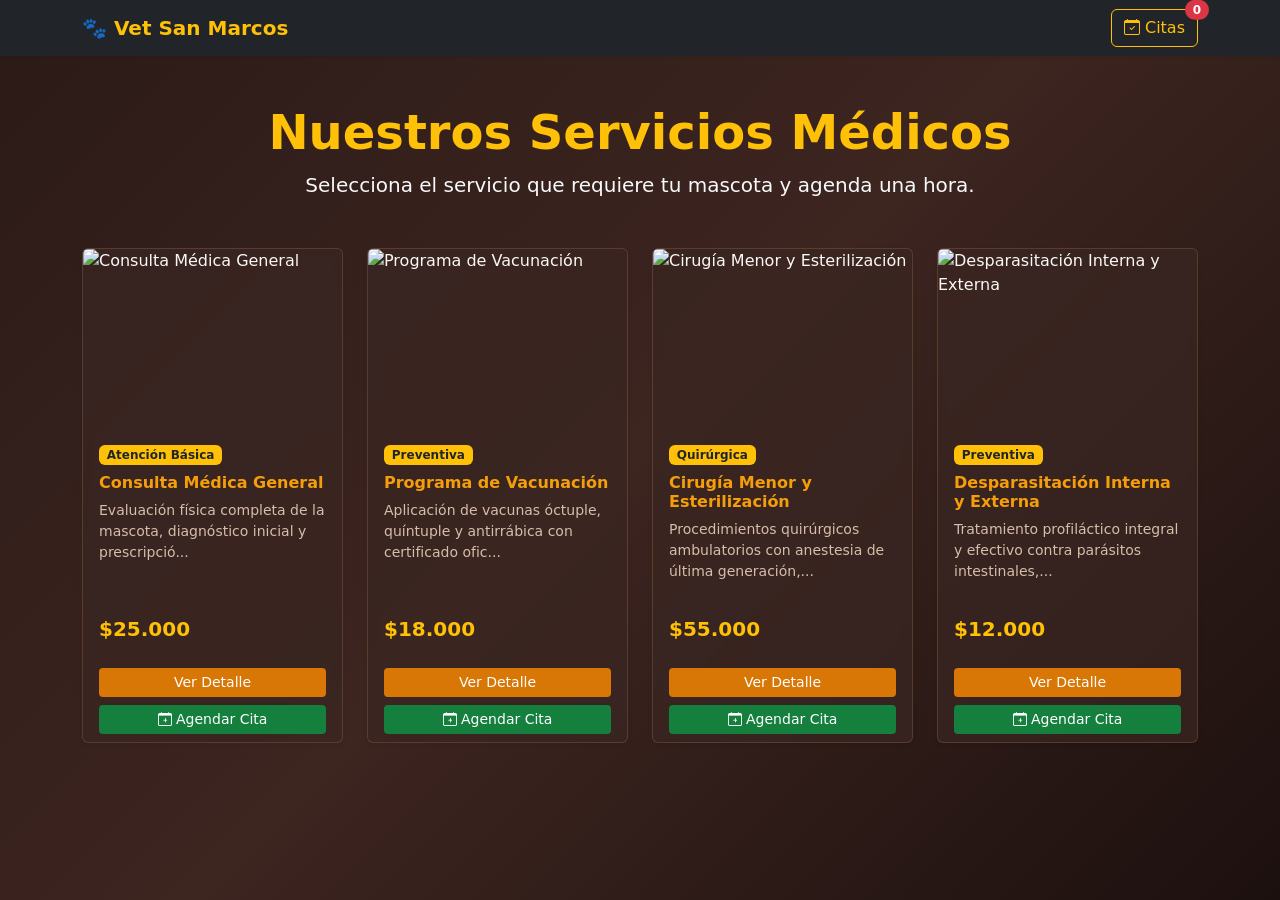
==== index.html @ 3f5f0ba3 "docs: Actualiza ERS y corrige flujo de servicios y citas" ====
<!DOCTYPE html>
<html lang="es">
<head>
    <meta charset="UTF-8">
    <meta name="viewport" content="width=device-width, initial-scale=1.0">
    <title>Veterinaria San Marcos - Catálogo de Servicios</title>
    <link href="https://cdn.jsdelivr.net/npm/bootstrap@5.3.0/dist/css/bootstrap.min.css" rel="stylesheet">
    <link rel="stylesheet" href="https://cdn.jsdelivr.net/npm/bootstrap-icons@1.10.5/font/bootstrap-icons.css">
    <link rel="stylesheet" href="css/estilos.css">
</head>
<body>

    <!-- Navbar -->
    <nav class="navbar navbar-expand-lg navbar-dark bg-dark shadow-sm">
        <div class="container">
            <a class="navbar-brand text-warning fw-bold" href="listaServicios.html">🐾 Vet San Marcos</a>
            <button class="btn btn-outline-warning position-relative" data-bs-toggle="modal" data-bs-target="#modalCarrito">
                <i class="bi bi-calendar-check"></i> Citas
                <span id="contador-carrito" class="position-absolute top-0 start-100 translate-middle badge rounded-pill bg-danger">0</span>
            </button>
        </div>
    </nav>

    <!-- Contenido Principal -->
    <main class="container my-5">
        <div class="text-center mb-5">
            <h1 class="display-5 fw-bold text-warning">Nuestros Servicios Médicos</h1>
            <p class="lead text-light">Selecciona el servicio que requiere tu mascota y agenda una hora.</p>
        </div>

        <div class="row" id="contenedor-productos">
            <!-- Renderizado dinámico desde servicios.js -->
        </div>
    </main>

    <!-- Modal del Carrito / Citas -->
    <div class="modal fade" id="modalCarrito" tabindex="-1" aria-hidden="true">
        <div class="modal-dialog modal-lg">
            <div class="modal-content bg-dark text-light border-secondary">
                <div class="modal-header border-secondary">
                    <h5 class="modal-title text-warning"><i class="bi bi-calendar-check"></i> Mis Citas Solicitadas</h5>
                    <button type="button" class="btn-close btn-close-white" data-bs-dismiss="modal"></button>
                </div>
                <div class="modal-body">
                    <table class="table table-dark table-hover align-middle">
                        <thead>
                            <tr>
                                <th>Servicio</th>
                                <th>Precio</th>
                                <th>Cant.</th>
                                <th>Subtotal</th>
                                <th>Acción</th>
                            </tr>
                        </thead>
                        <tbody id="lista-carrito"></tbody>
                    </table>
                    <div class="text-end fw-bold fs-5">
                        Total: $<span id="total-carrito">0</span>
                    </div>
                </div>
                <div class="modal-footer border-secondary">
                    <button onclick="vaciarCarrito()" class="btn btn-outline-danger btn-sm">Vaciar Lista</button>
                    <button type="button" class="btn btn-secondary btn-sm" data-bs-dismiss="modal">Cerrar</button>
                </div>
            </div>
        </div>
    </div>

    <!-- JS de Bootstrap y Scripts Locales -->
    <script src="https://cdn.jsdelivr.net/npm/bootstrap@5.3.0/dist/js/bootstrap.bundle.min.js"></script>
    <script src="js/servicios.js"></script>
    <script src="js/carrito.js"></script>
</body>
</html>
---- css/estilos.css ----
/* css/estilos.css - Caramel & Dulce de Leche Edition */

:root {
    --bg-caramel: linear-gradient(135deg, #2b1a17 0%, #3d2520 50%, #1c100e 100%);
    --card-bg: rgba(58, 38, 34, 0.75);
    --card-border: rgba(224, 159, 102, 0.2);
    --text-main: #fbf8f5;
    --text-muted: #d6beaa;
    --dulce-de-leche: #d97706; /* Tono Dulce de Leche brillante */
    --dulce-hover: #b45309;
    --caramel-accent: #f59e0b; /* Dorado/Caramelo para destacados */
    --botton-green: #15803d;
    --botton-green-hover: #166534;
}

/* Fondo de pantalla cálido estilo café gourmet */
body {
    background: var(--bg-caramel);
    background-attachment: fixed;
    min-height: 100vh;
    font-family: 'Segoe UI', system-ui, -apple-system, sans-serif;
    color: var(--text-main);
}

/* Estilos de Tarjetas */
.card {
    background-color: var(--card-bg) !important;
    border: 1px solid var(--card-border) !important;
    backdrop-filter: blur(5px);
    color: var(--text-main) !important;
    transition: transform 0.2s ease, box-shadow 0.2s ease;
}

.card:hover {
    transform: translateY(-5px);
    box-shadow: 0 8px 20px rgba(0, 0, 0, 0.4);
}

.card-title {
    color: var(--caramel-accent);
}

.card-text {
    color: var(--text-muted) !important;
}

/* Botones personalizados */
.btn-dulce {
    background-color: var(--dulce-de-leche);
    color: #ffffff;
    border: none;
}

.btn-dulce:hover {
    background-color: var(--dulce-hover);
    color: #ffffff;
}

.btn-reserva {
    background-color: var(--botton-green);
    color: #ffffff;
    border: none;
}

.btn-reserva:hover {
    background-color: var(--botton-green-hover);
    color: #ffffff;
}
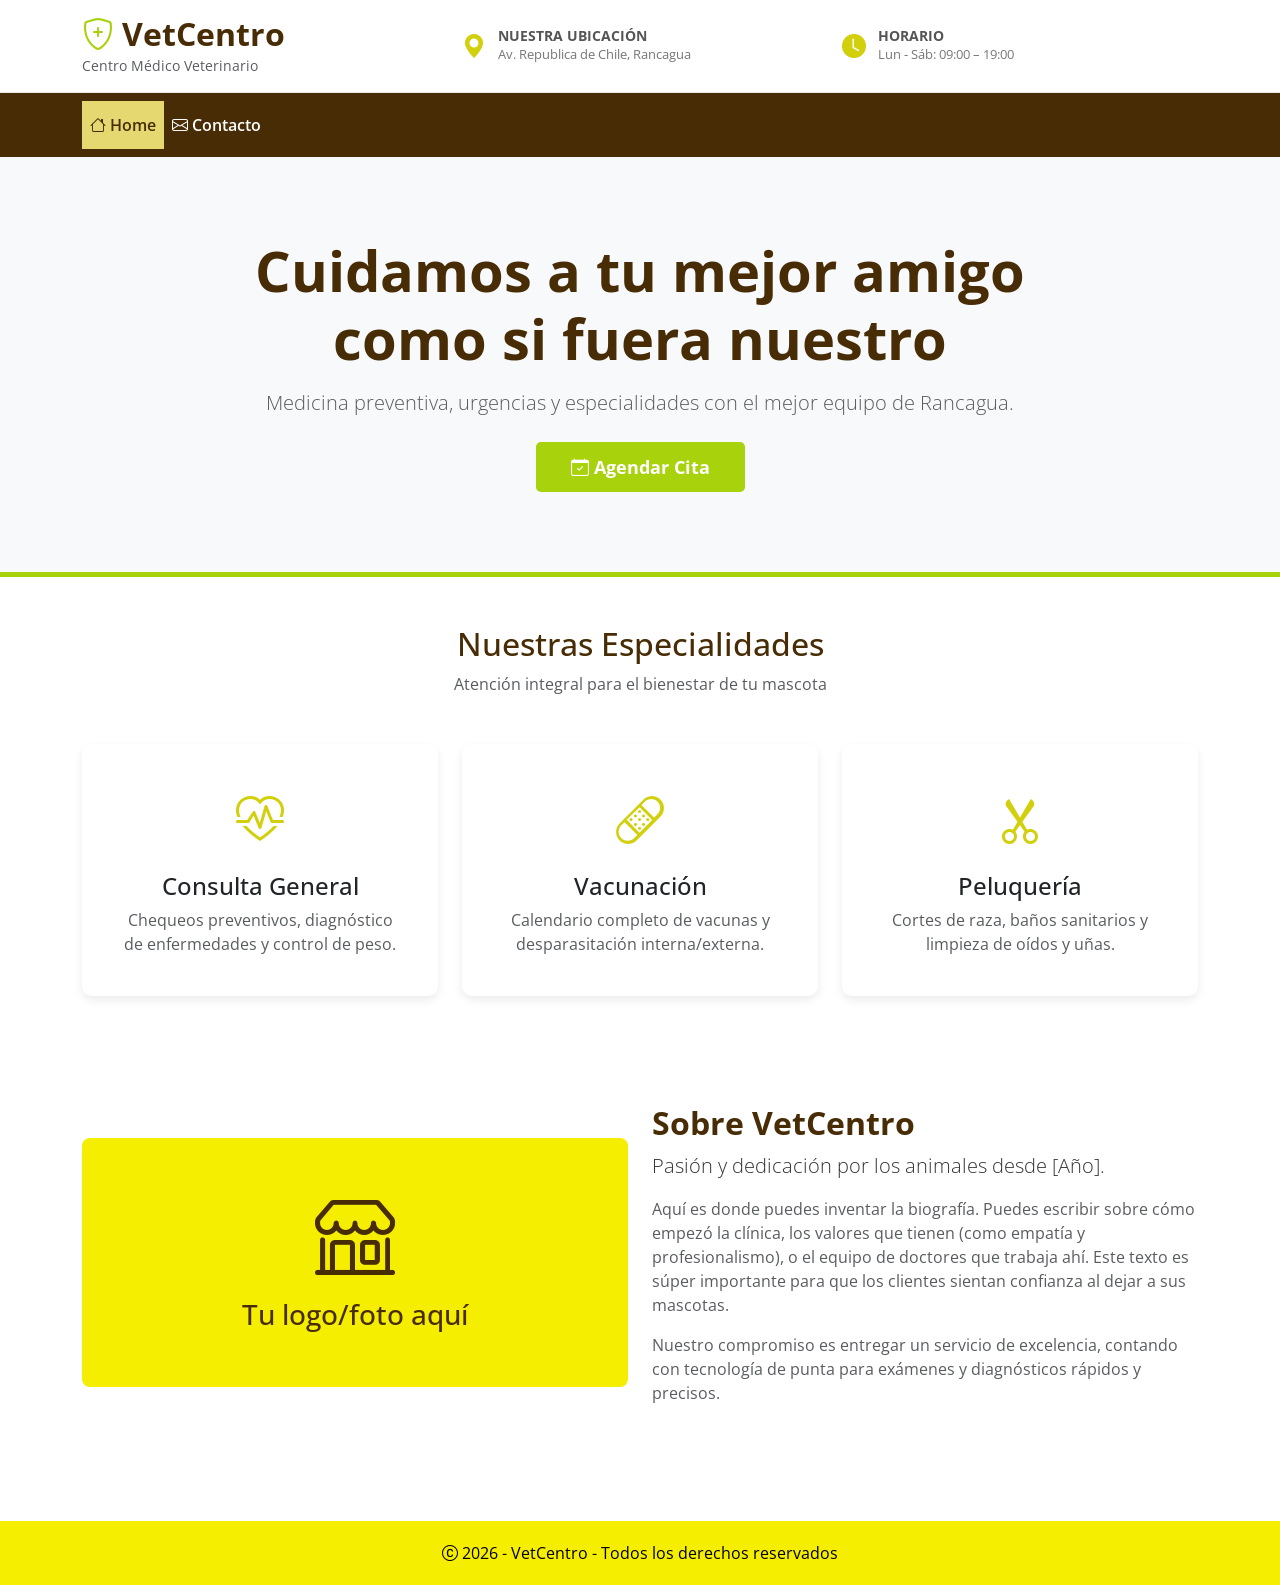
==== commit 28873245: "avance si" ====
--- a/index.html
+++ b/index.html
@@ -3,72 +3,250 @@
 <head>
     <meta charset="UTF-8">
     <meta name="viewport" content="width=device-width, initial-scale=1.0">
-    <title>Veterinaria San Marcos - Catálogo de Servicios</title>
-    <link href="https://cdn.jsdelivr.net/npm/bootstrap@5.3.0/dist/css/bootstrap.min.css" rel="stylesheet">
-    <link rel="stylesheet" href="https://cdn.jsdelivr.net/npm/bootstrap-icons@1.10.5/font/bootstrap-icons.css">
-    <link rel="stylesheet" href="css/estilos.css">
+    <title>Clínica Veterinaria - Inicio</title>
+
+    <!-- BOOTSTRAP CSS -->
+    <link href="https://cdn.jsdelivr.net/npm/bootstrap@5.3.3/dist/css/bootstrap.min.css" rel="stylesheet">
+    
+    <!-- BOOTSTRAP ICONS & GOOGLE FONTS -->
+    <link href="https://cdn.jsdelivr.net/npm/bootstrap-icons@1.11.3/font/bootstrap-icons.css" rel="stylesheet">
+    <link href="https://fonts.googleapis.com/css2?family=Open+Sans:wght@400;600;700&display=swap" rel="stylesheet">
+
+    <style>
+        body {
+            font-family: 'Open Sans', sans-serif;
+            color: #333;
+        }
+        /* Barra superior */
+        .top-bar {
+            background-color: #ffffff;
+            border-bottom: 1px solid #eaeaea;
+            padding: 15px 0;
+        }
+        .info-box {
+            display: flex;
+            align-items: center;
+            gap: 12px;
+        }
+        .info-box i {
+            font-size: 24px;
+            color: #d2cf0c;
+        }
+        .info-box h6 {
+            margin: 0;
+            font-weight: 700;
+            font-size: 14px;
+            color: #555555;
+        }
+        .info-box p {
+            margin: 0;
+            font-size: 13px;
+            color: #777;
+        }
+        /* Menú principal */
+        .main-nav {
+            background-color: #472c05;
+        }
+        .main-nav .nav-link {
+            color: white !important;
+            font-weight: 600;
+            padding: 12px 20px;
+        }
+        .main-nav .nav-link:hover, .main-nav .nav-link.active {
+            background-color: #e5d871;
+            color: #472c05 !important;
+        }
+        
+        /* NUEVOS ESTILOS PARA EL INICIO */
+        .hero-section {
+            background-color: #f8f9fa;
+            padding: 80px 0;
+            border-bottom: 5px solid #a7d20c;
+        }
+        .btn-agendar {
+            background-color: #a7d20c;
+            color: white;
+            padding: 12px 35px;
+            border: none;
+            border-radius: 5px;
+            font-size: 1.1rem;
+            font-weight: 700;
+            text-decoration: none;
+            display: inline-block;
+            transition: 0.3s;
+        }
+        .btn-agendar:hover {
+            background-color: #96b71e;
+            color: white;
+            transform: scale(1.05);
+        }
+        .service-card {
+            border: none;
+            box-shadow: 0 4px 10px rgba(0,0,0,0.08);
+            border-radius: 10px;
+            transition: 0.3s;
+            height: 100%;
+        }
+        .service-card:hover {
+            transform: translateY(-8px);
+            border-bottom: 4px solid #a7d20c;
+        }
+        .icon-large {
+            font-size: 3rem;
+            color: #d2cf0c;
+            margin-bottom: 15px;
+        }
+        .about-section {
+            background-color: #ffffff;
+            padding: 60px 0;
+        }
+        footer {
+            background-color: #f6ee00;
+            color: rgb(0, 0, 0);
+            text-align: center;
+            padding: 20px 0;
+            margin-top: 40px;
+        }
+    </style>
 </head>
 <body>
 
-    <!-- Navbar -->
-    <nav class="navbar navbar-expand-lg navbar-dark bg-dark shadow-sm">
+    <!-- ===== ENCABEZADO SUPERIOR ===== -->
+    <header>
+        <div class="top-bar">
+            <div class="container">
+                <div class="row align-items-center">
+                    <!-- Logo -->
+                    <div class="col-md-4 mb-3 mb-md-0">
+                        <h2 class="m-0 text-primary fw-bold" style="color: #472c05 !important;">
+                            <i class="bi bi-shield-plus" style="color: #a7d20c;"></i> VetCentro
+                        </h2>
+                        <small class="text-muted">Centro Médico Veterinario</small>
+                    </div>
+                    <!-- Ubicación -->
+                    <div class="col-md-4 mb-3 mb-md-0">
+                        <div class="info-box">
+                            <i class="bi bi-geo-alt-fill"></i>
+                            <div>
+                                <h6>NUESTRA UBICACIÓN</h6>
+                                <p>Av. Republica de Chile, Rancagua</p>
+                            </div>
+                        </div>
+                    </div>
+                    <!-- Horario -->
+                    <div class="col-md-4">
+                        <div class="info-box">
+                            <i class="bi bi-clock-fill"></i>
+                            <div>
+                                <h6>HORARIO</h6>
+                                <p>Lun - Sáb: 09:00 – 19:00</p>
+                            </div>
+                        </div>
+                    </div>
+                </div>
+            </div>
+        </div>
+
+        <!-- MENÚ DE NAVEGACIÓN -->
+        <nav class="navbar navbar-expand-lg main-nav">
+            <div class="container">
+                <button class="navbar-toggler bg-light" type="button" data-bs-toggle="collapse" data-bs-target="#navbarNav">
+                    <span class="navbar-toggler-icon"></span>
+                </button>
+                <div class="collapse navbar-collapse" id="navbarNav">
+                    <ul class="navbar-nav">
+                        <li class="nav-item">
+                            <!-- NOTA: Aquí "active" está en el Home -->
+                            <a class="nav-link active" href="index.html"><i class="bi bi-house"></i> Home</a>
+                        </li>
+                        <li class="nav-item">
+                            <a class="nav-link" href="contacto.html"><i class="bi bi-envelope"></i> Contacto</a>
+                        </li>
+                    </ul>
+                </div>
+            </div>
+        </nav>
+    </header>
+
+    <!-- ===== SECCIÓN HERO (BANNER PRINCIPAL) ===== -->
+    <section class="hero-section text-center">
         <div class="container">
-            <a class="navbar-brand text-warning fw-bold" href="listaServicios.html">🐾 Vet San Marcos</a>
-            <button class="btn btn-outline-warning position-relative" data-bs-toggle="modal" data-bs-target="#modalCarrito">
-                <i class="bi bi-calendar-check"></i> Citas
-                <span id="contador-carrito" class="position-absolute top-0 start-100 translate-middle badge rounded-pill bg-danger">0</span>
-            </button>
-        </div>
-    </nav>
-
-    <!-- Contenido Principal -->
-    <main class="container my-5">
+            <h1 class="display-4 fw-bold mb-3" style="color: #472c05;">Cuidamos a tu mejor amigo <br> como si fuera nuestro</h1>
+            <p class="lead text-muted mb-4">Medicina preventiva, urgencias y especialidades con el mejor equipo de Rancagua.</p>
+            <!-- El botón lleva a la página de contacto que ya creaste -->
+            <a href="contacto.html" class="btn-agendar"><i class="bi bi-calendar-check"></i> Agendar Cita</a>
+        </div>
+    </section>
+
+    <!-- ===== SECCIÓN DE SERVICIOS ===== -->
+    <section class="container py-5">
         <div class="text-center mb-5">
-            <h1 class="display-5 fw-bold text-warning">Nuestros Servicios Médicos</h1>
-            <p class="lead text-light">Selecciona el servicio que requiere tu mascota y agenda una hora.</p>
-        </div>
-
-        <div class="row" id="contenedor-productos">
-            <!-- Renderizado dinámico desde servicios.js -->
-        </div>
-    </main>
-
-    <!-- Modal del Carrito / Citas -->
-    <div class="modal fade" id="modalCarrito" tabindex="-1" aria-hidden="true">
-        <div class="modal-dialog modal-lg">
-            <div class="modal-content bg-dark text-light border-secondary">
-                <div class="modal-header border-secondary">
-                    <h5 class="modal-title text-warning"><i class="bi bi-calendar-check"></i> Mis Citas Solicitadas</h5>
-                    <button type="button" class="btn-close btn-close-white" data-bs-dismiss="modal"></button>
-                </div>
-                <div class="modal-body">
-                    <table class="table table-dark table-hover align-middle">
-                        <thead>
-                            <tr>
-                                <th>Servicio</th>
-                                <th>Precio</th>
-                                <th>Cant.</th>
-                                <th>Subtotal</th>
-                                <th>Acción</th>
-                            </tr>
-                        </thead>
-                        <tbody id="lista-carrito"></tbody>
-                    </table>
-                    <div class="text-end fw-bold fs-5">
-                        Total: $<span id="total-carrito">0</span>
-                    </div>
-                </div>
-                <div class="modal-footer border-secondary">
-                    <button onclick="vaciarCarrito()" class="btn btn-outline-danger btn-sm">Vaciar Lista</button>
-                    <button type="button" class="btn btn-secondary btn-sm" data-bs-dismiss="modal">Cerrar</button>
-                </div>
-            </div>
-        </div>
-    </div>
-
-    <!-- JS de Bootstrap y Scripts Locales -->
-    <script src="https://cdn.jsdelivr.net/npm/bootstrap@5.3.0/dist/js/bootstrap.bundle.min.js"></script>
-    <script src="js/servicios.js"></script>
-    <script src="js/carrito.js"></script>
+            <h2 style="color: #472c05;">Nuestras Especialidades</h2>
+            <p class="text-muted">Atención integral para el bienestar de tu mascota</p>
+        </div>
+        <div class="row g-4 text-center">
+            <!-- Servicio 1 -->
+            <div class="col-md-4">
+                <div class="card service-card p-4">
+                    <div class="card-body">
+                        <i class="bi bi-heart-pulse icon-large"></i>
+                        <h4 class="card-title mt-3">Consulta General</h4>
+                        <p class="card-text text-muted">Chequeos preventivos, diagnóstico de enfermedades y control de peso.</p>
+                    </div>
+                </div>
+            </div>
+            <!-- Servicio 2 -->
+            <div class="col-md-4">
+                <div class="card service-card p-4">
+                    <div class="card-body">
+                        <i class="bi bi-bandaid icon-large"></i>
+                        <h4 class="card-title mt-3">Vacunación</h4>
+                        <p class="card-text text-muted">Calendario completo de vacunas y desparasitación interna/externa.</p>
+                    </div>
+                </div>
+            </div>
+            <!-- Servicio 3 -->
+            <div class="col-md-4">
+                <div class="card service-card p-4">
+                    <div class="card-body">
+                        <i class="bi bi-scissors icon-large"></i>
+                        <h4 class="card-title mt-3">Peluquería</h4>
+                        <p class="card-text text-muted">Cortes de raza, baños sanitarios y limpieza de oídos y uñas.</p>
+                    </div>
+                </div>
+            </div>
+        </div>
+    </section>
+
+    <!-- ===== SECCIÓN QUIÉNES SOMOS (BIOGRAFÍA) ===== -->
+    <section class="about-section">
+        <div class="container">
+            <div class="row align-items-center">
+                <div class="col-md-6 mb-4 mb-md-0">
+                    <!-- Aquí puedes poner una imagen de tu veterinaria después -->
+                    <div class="p-5 text-center rounded-3" style="background-color: #f6ee00; color: #472c05;">
+                        <i class="bi bi-shop display-1"></i>
+                        <h3 class="mt-3">Tu logo/foto aquí</h3>
+                    </div>
+                </div>
+                <div class="col-md-6">
+                    <h2 class="fw-bold" style="color: #472c05;">Sobre VetCentro</h2>
+                    <p class="lead">Pasión y dedicación por los animales desde [Año].</p>
+                    <!-- ¡Aquí entra tu creatividad! -->
+                    <p class="text-muted">Aquí es donde puedes inventar la biografía. Puedes escribir sobre cómo empezó la clínica, los valores que tienen (como empatía y profesionalismo), o el equipo de doctores que trabaja ahí. Este texto es súper importante para que los clientes sientan confianza al dejar a sus mascotas.</p>
+                    <p class="text-muted">Nuestro compromiso es entregar un servicio de excelencia, contando con tecnología de punta para exámenes y diagnósticos rápidos y precisos.</p>
+                </div>
+            </div>
+        </div>
+    </section>
+
+    <!-- ===== PIE DE PÁGINA ===== -->
+    <footer>
+        <p class="m-0"><i class="bi bi-c-circle"></i> 2026 - VetCentro - Todos los derechos reservados</p>
+    </footer>
+
+    <!-- SCRIPTS -->
+    <script src="https://code.jquery.com/jquery-3.7.1.min.js"></script>
+    <script src="https://cdn.jsdelivr.net/npm/bootstrap@5.3.3/dist/js/bootstrap.bundle.min.js"></script>
 </body>
 </html>
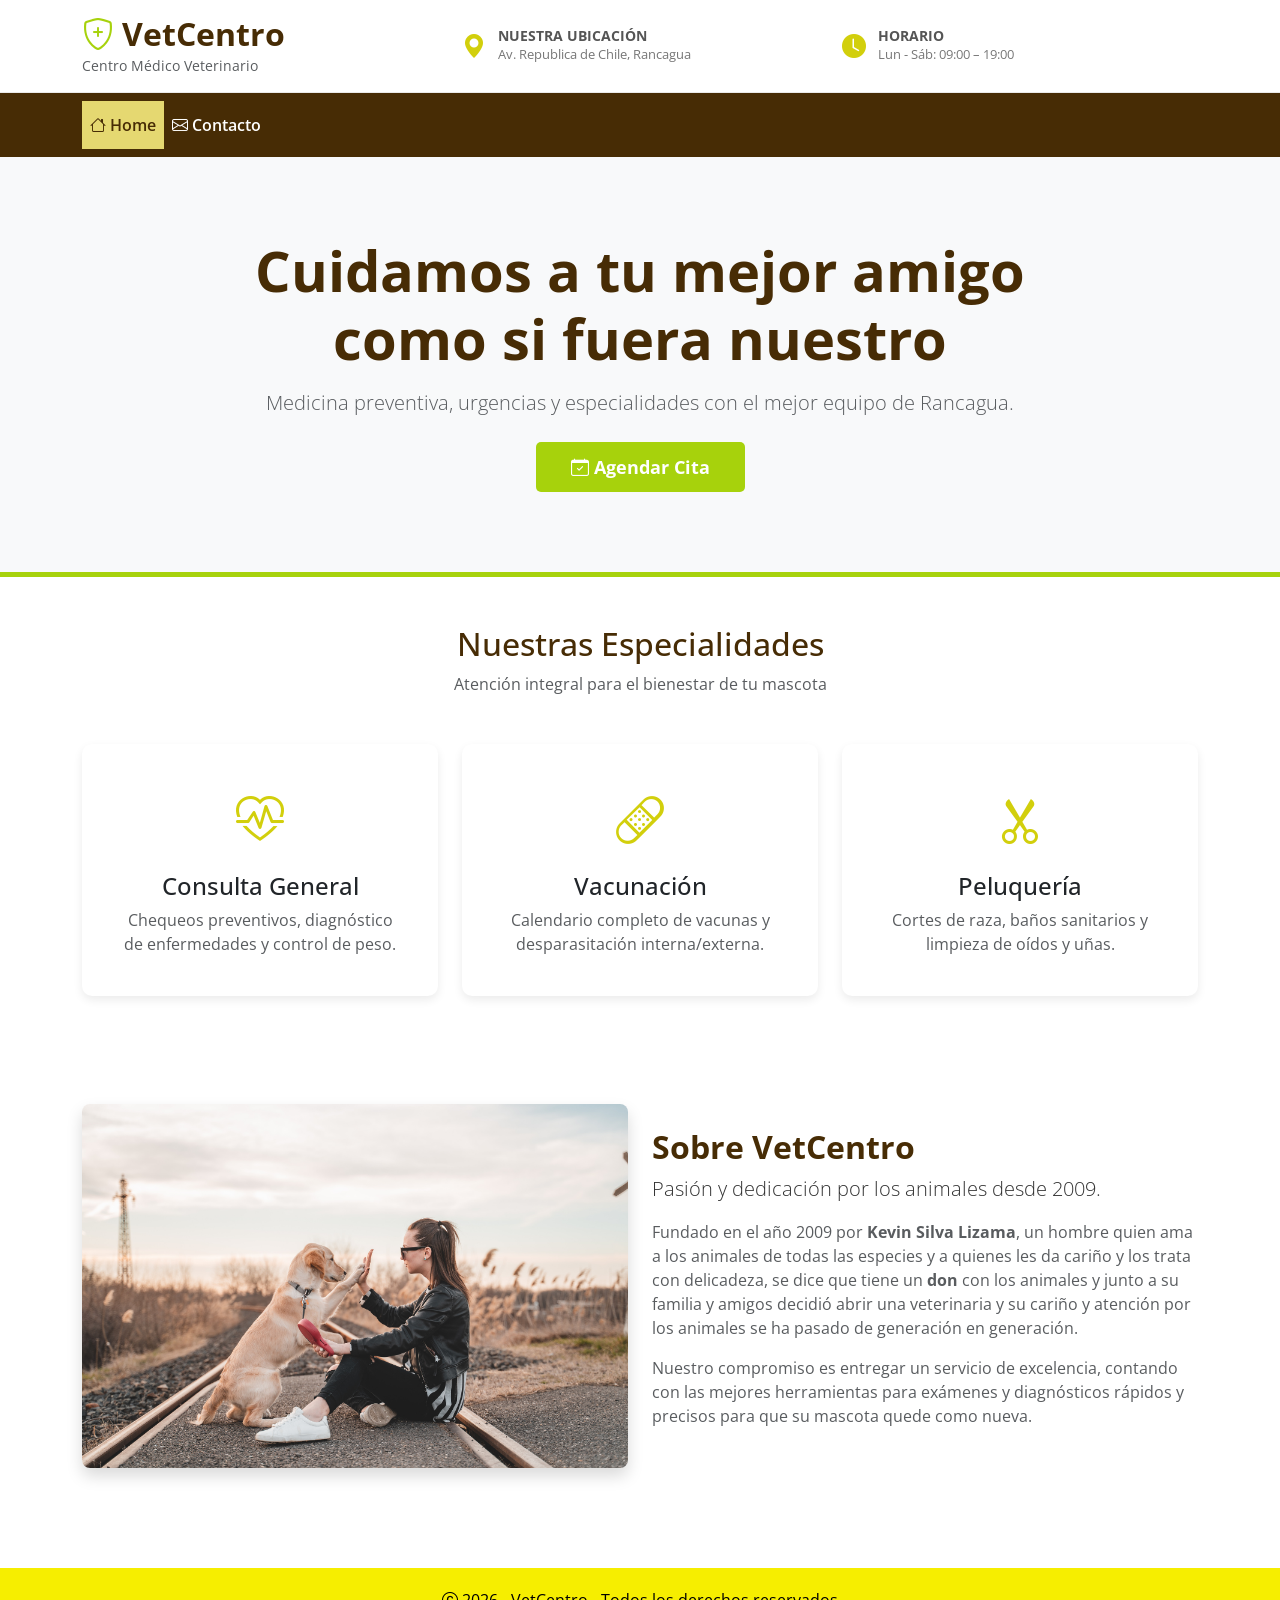
==== commit 87204dbd: "mejora agregué imagenes para la veterinaria, validación de campos y cambios de la ubicación del mapa" ====
--- a/index.html
+++ b/index.html
@@ -223,18 +223,15 @@
         <div class="container">
             <div class="row align-items-center">
                 <div class="col-md-6 mb-4 mb-md-0">
-                    <!-- Aquí puedes poner una imagen de tu veterinaria después -->
-                    <div class="p-5 text-center rounded-3" style="background-color: #f6ee00; color: #472c05;">
-                        <i class="bi bi-shop display-1"></i>
-                        <h3 class="mt-3">Tu logo/foto aquí</h3>
-                    </div>
+                    <!-- Aquí está la imagen de tu veterinaria -->
+                    <img src="imagenes/JD2SJ3WUJFFE7OIQ2XSSRQWJUE.png" alt="Logo o foto de la clínica VetCentro" class="img-fluid rounded-3 shadow">
                 </div>
                 <div class="col-md-6">
                     <h2 class="fw-bold" style="color: #472c05;">Sobre VetCentro</h2>
-                    <p class="lead">Pasión y dedicación por los animales desde [Año].</p>
+                    <p class="lead">Pasión y dedicación por los animales desde 2009.</p>
                     <!-- ¡Aquí entra tu creatividad! -->
-                    <p class="text-muted">Aquí es donde puedes inventar la biografía. Puedes escribir sobre cómo empezó la clínica, los valores que tienen (como empatía y profesionalismo), o el equipo de doctores que trabaja ahí. Este texto es súper importante para que los clientes sientan confianza al dejar a sus mascotas.</p>
-                    <p class="text-muted">Nuestro compromiso es entregar un servicio de excelencia, contando con tecnología de punta para exámenes y diagnósticos rápidos y precisos.</p>
+                    <p class="text-muted">Fundado en el año 2009 por <strong>Kevin Silva Lizama</strong>, un hombre quien ama a los animales de todas las especies y a quienes les da cariño y los trata con delicadeza, se dice que tiene un <strong>don</strong> con los animales y junto a su familia y amigos decidió abrir una veterinaria y su cariño y atención por los animales se ha pasado de generación en generación.</p>
+                    <p class="text-muted">Nuestro compromiso es entregar un servicio de excelencia, contando con las mejores herramientas para exámenes y diagnósticos rápidos y precisos para que su mascota quede como nueva.</p>
                 </div>
             </div>
         </div>
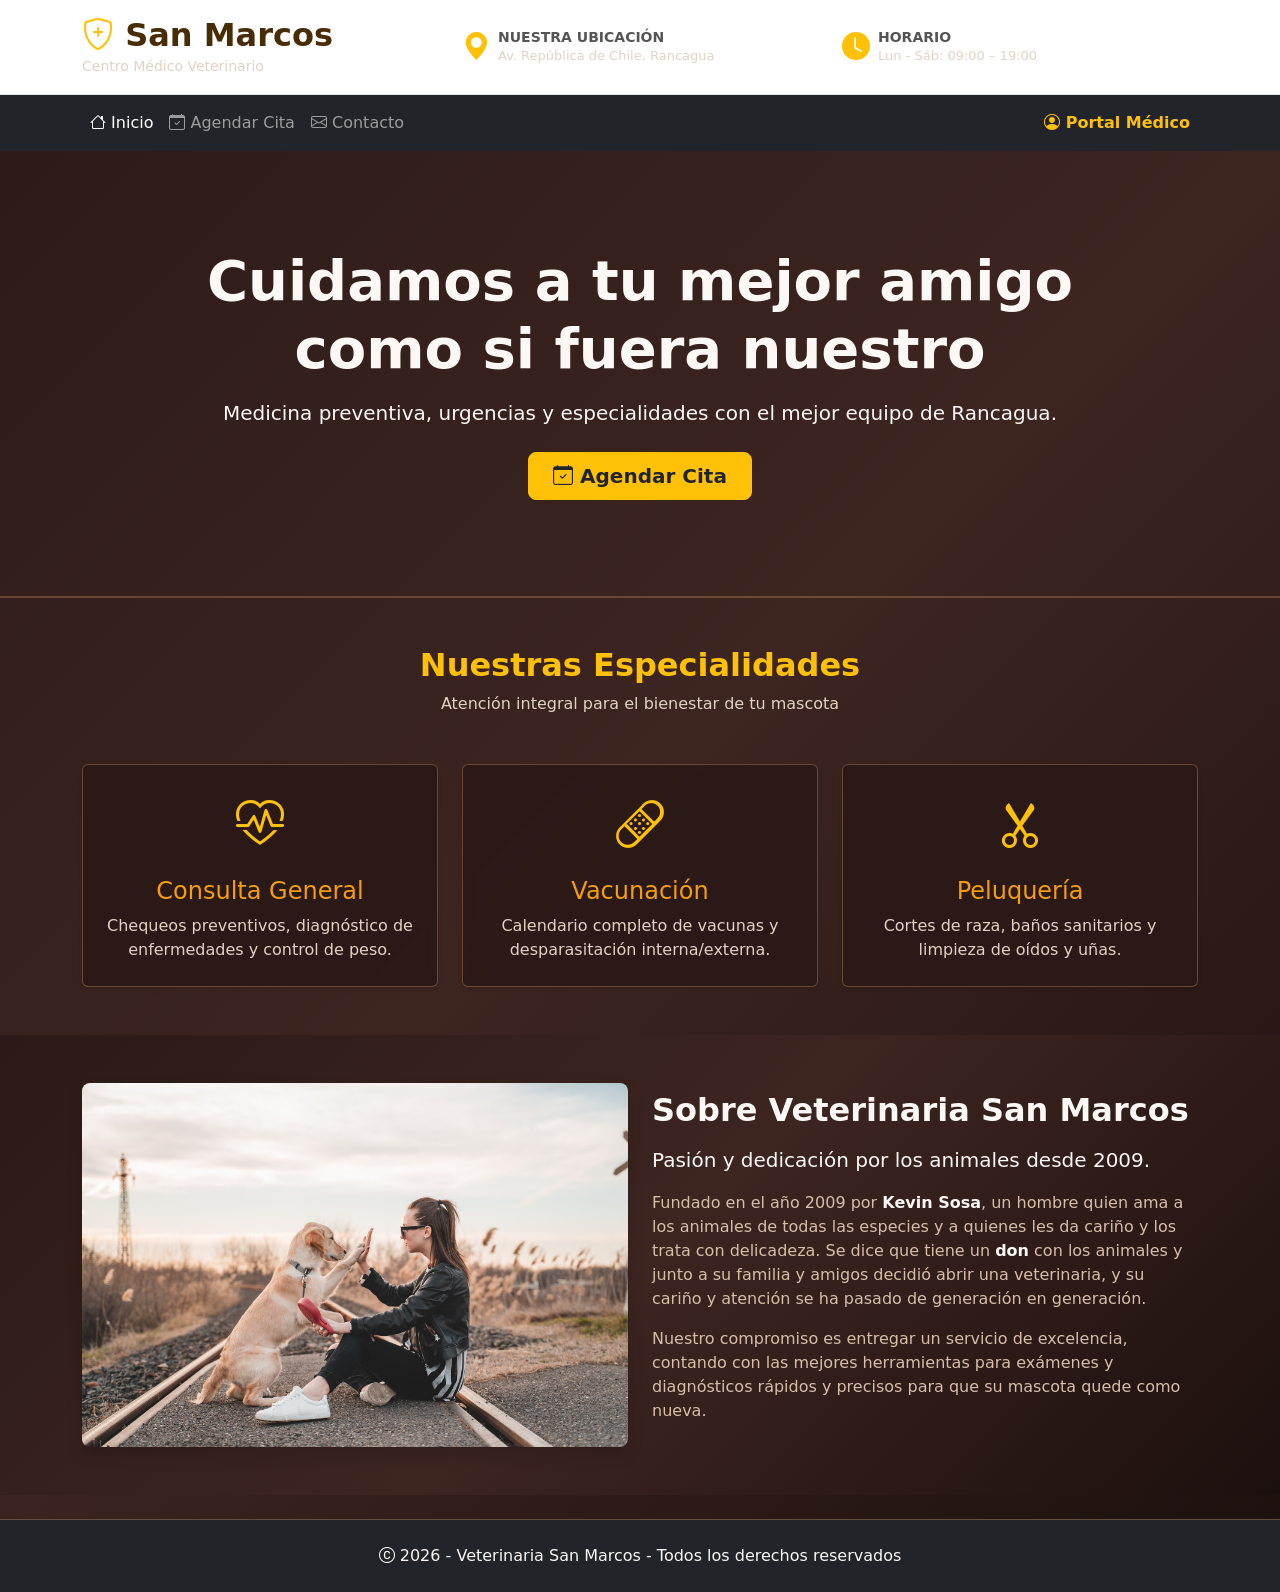
==== commit 4b20b9a5: "Integración final de vistas, estilos caramel y navegación unificada San Marcos" ====
--- a/index.html
+++ b/index.html
@@ -3,7 +3,7 @@
 <head>
     <meta charset="UTF-8">
     <meta name="viewport" content="width=device-width, initial-scale=1.0">
-    <title>Clínica Veterinaria - Inicio</title>
+    <title>Veterinaria San Marcos - Inicio</title>
 
     <!-- BOOTSTRAP CSS -->
     <link href="https://cdn.jsdelivr.net/npm/bootstrap@5.3.3/dist/css/bootstrap.min.css" rel="stylesheet">
@@ -12,100 +12,27 @@
     <link href="https://cdn.jsdelivr.net/npm/bootstrap-icons@1.11.3/font/bootstrap-icons.css" rel="stylesheet">
     <link href="https://fonts.googleapis.com/css2?family=Open+Sans:wght@400;600;700&display=swap" rel="stylesheet">
 
+    <!-- TU CSS OFICIAL -->
+    <link rel="stylesheet" href="css/estilos.css">
+
     <style>
-        body {
-            font-family: 'Open Sans', sans-serif;
-            color: #333;
+        /* Unificación total del fondo oscuro en el index */
+        body, .about-section {
+            background: linear-gradient(135deg, #2b1a17 0%, #3d2520 50%, #1c100e 100%) !important;
+            color: #fbf8f5 !important;
         }
-        /* Barra superior */
-        .top-bar {
-            background-color: #ffffff;
-            border-bottom: 1px solid #eaeaea;
-            padding: 15px 0;
+        .hero-section {
+            background: transparent !important;
+            border-bottom: 2px solid rgba(224, 159, 102, 0.3) !important;
         }
-        .info-box {
-            display: flex;
-            align-items: center;
-            gap: 12px;
+        .hero-section h1, .hero-section p {
+            color: #fbf8f5 !important;
         }
-        .info-box i {
-            font-size: 24px;
-            color: #d2cf0c;
+        .about-section h2, .about-section p, .about-section strong {
+            color: #fbf8f5 !important;
         }
-        .info-box h6 {
-            margin: 0;
-            font-weight: 700;
-            font-size: 14px;
-            color: #555555;
-        }
-        .info-box p {
-            margin: 0;
-            font-size: 13px;
-            color: #777;
-        }
-        /* Menú principal */
-        .main-nav {
-            background-color: #472c05;
-        }
-        .main-nav .nav-link {
-            color: white !important;
-            font-weight: 600;
-            padding: 12px 20px;
-        }
-        .main-nav .nav-link:hover, .main-nav .nav-link.active {
-            background-color: #e5d871;
-            color: #472c05 !important;
-        }
-        
-        /* NUEVOS ESTILOS PARA EL INICIO */
-        .hero-section {
-            background-color: #f8f9fa;
-            padding: 80px 0;
-            border-bottom: 5px solid #a7d20c;
-        }
-        .btn-agendar {
-            background-color: #a7d20c;
-            color: white;
-            padding: 12px 35px;
-            border: none;
-            border-radius: 5px;
-            font-size: 1.1rem;
-            font-weight: 700;
-            text-decoration: none;
-            display: inline-block;
-            transition: 0.3s;
-        }
-        .btn-agendar:hover {
-            background-color: #96b71e;
-            color: white;
-            transform: scale(1.05);
-        }
-        .service-card {
-            border: none;
-            box-shadow: 0 4px 10px rgba(0,0,0,0.08);
-            border-radius: 10px;
-            transition: 0.3s;
-            height: 100%;
-        }
-        .service-card:hover {
-            transform: translateY(-8px);
-            border-bottom: 4px solid #a7d20c;
-        }
-        .icon-large {
-            font-size: 3rem;
-            color: #d2cf0c;
-            margin-bottom: 15px;
-        }
-        .about-section {
-            background-color: #ffffff;
-            padding: 60px 0;
-        }
-        footer {
-            background-color: #f6ee00;
-            color: rgb(0, 0, 0);
-            text-align: center;
-            padding: 20px 0;
-            margin-top: 40px;
+        .about-section .text-muted {
+            color: #d6beaa !important;
         }
     </style>
 </head>
@@ -113,33 +40,33 @@
 
     <!-- ===== ENCABEZADO SUPERIOR ===== -->
     <header>
-        <div class="top-bar">
+        <div class="top-bar bg-white border-bottom py-3">
             <div class="container">
                 <div class="row align-items-center">
                     <!-- Logo -->
                     <div class="col-md-4 mb-3 mb-md-0">
-                        <h2 class="m-0 text-primary fw-bold" style="color: #472c05 !important;">
-                            <i class="bi bi-shield-plus" style="color: #a7d20c;"></i> VetCentro
+                        <h2 class="m-0 fw-bold" style="color: #472c05;">
+                            <i class="bi bi-shield-plus text-warning"></i> San Marcos
                         </h2>
                         <small class="text-muted">Centro Médico Veterinario</small>
                     </div>
                     <!-- Ubicación -->
                     <div class="col-md-4 mb-3 mb-md-0">
-                        <div class="info-box">
-                            <i class="bi bi-geo-alt-fill"></i>
+                        <div class="d-flex align-items-center gap-2">
+                            <i class="bi bi-geo-alt-fill fs-3 text-warning"></i>
                             <div>
-                                <h6>NUESTRA UBICACIÓN</h6>
-                                <p>Av. Republica de Chile, Rancagua</p>
+                                <h6 class="m-0 fw-bold" style="color: #555; font-size: 14px;">NUESTRA UBICACIÓN</h6>
+                                <p class="m-0 text-muted" style="font-size: 13px;">Av. República de Chile, Rancagua</p>
                             </div>
                         </div>
                     </div>
                     <!-- Horario -->
                     <div class="col-md-4">
-                        <div class="info-box">
-                            <i class="bi bi-clock-fill"></i>
+                        <div class="d-flex align-items-center gap-2">
+                            <i class="bi bi-clock-fill fs-3 text-warning"></i>
                             <div>
-                                <h6>HORARIO</h6>
-                                <p>Lun - Sáb: 09:00 – 19:00</p>
+                                <h6 class="m-0 fw-bold" style="color: #555; font-size: 14px;">HORARIO</h6>
+                                <p class="m-0 text-muted" style="font-size: 13px;">Lun - Sáb: 09:00 – 19:00</p>
                             </div>
                         </div>
                     </div>
@@ -148,19 +75,27 @@
         </div>
 
         <!-- MENÚ DE NAVEGACIÓN -->
-        <nav class="navbar navbar-expand-lg main-nav">
+        <nav class="navbar navbar-expand-lg navbar-dark bg-dark">
             <div class="container">
-                <button class="navbar-toggler bg-light" type="button" data-bs-toggle="collapse" data-bs-target="#navbarNav">
+                <button class="navbar-toggler" type="button" data-bs-toggle="collapse" data-bs-target="#navbarNav">
                     <span class="navbar-toggler-icon"></span>
                 </button>
                 <div class="collapse navbar-collapse" id="navbarNav">
-                    <ul class="navbar-nav">
+                    <ul class="navbar-nav me-auto">
                         <li class="nav-item">
-                            <!-- NOTA: Aquí "active" está en el Home -->
-                            <a class="nav-link active" href="index.html"><i class="bi bi-house"></i> Home</a>
+                            <a class="nav-link active" href="index.html"><i class="bi bi-house"></i> Inicio</a>
+                        </li>
+                        <li class="nav-item">
+                            <a class="nav-link" href="agendar.html"><i class="bi bi-calendar-check"></i> Agendar Cita</a>
                         </li>
                         <li class="nav-item">
                             <a class="nav-link" href="contacto.html"><i class="bi bi-envelope"></i> Contacto</a>
+                        </li>
+                    </ul>
+                    <!-- Acceso al sistema del Oscar -->
+                    <ul class="navbar-nav">
+                        <li class="nav-item">
+                            <a class="nav-link text-warning fw-bold" href="login.html"><i class="bi bi-person-circle"></i> Portal Médico</a>
                         </li>
                     </ul>
                 </div>
@@ -169,27 +104,26 @@
     </header>
 
     <!-- ===== SECCIÓN HERO (BANNER PRINCIPAL) ===== -->
-    <section class="hero-section text-center">
-        <div class="container">
-            <h1 class="display-4 fw-bold mb-3" style="color: #472c05;">Cuidamos a tu mejor amigo <br> como si fuera nuestro</h1>
-            <p class="lead text-muted mb-4">Medicina preventiva, urgencias y especialidades con el mejor equipo de Rancagua.</p>
-            <!-- El botón lleva a la página de contacto que ya creaste -->
-            <a href="contacto.html" class="btn-agendar"><i class="bi bi-calendar-check"></i> Agendar Cita</a>
+    <section class="hero-section text-center py-5 border-bottom border-warning border-5">
+        <div class="container py-5">
+            <h1 class="display-4 fw-bold mb-3">Cuidamos a tu mejor amigo <br> como si fuera nuestro</h1>
+            <p class="lead mb-4 text-warning">Medicina preventiva, urgencias y especialidades con el mejor equipo de Rancagua.</p>
+            <a href="agendar.html" class="btn btn-warning btn-lg fw-bold text-dark px-4"><i class="bi bi-calendar-check"></i> Agendar Cita</a>
         </div>
     </section>
 
     <!-- ===== SECCIÓN DE SERVICIOS ===== -->
     <section class="container py-5">
         <div class="text-center mb-5">
-            <h2 style="color: #472c05;">Nuestras Especialidades</h2>
+            <h2 class="text-warning fw-bold">Nuestras Especialidades</h2>
             <p class="text-muted">Atención integral para el bienestar de tu mascota</p>
         </div>
         <div class="row g-4 text-center">
             <!-- Servicio 1 -->
             <div class="col-md-4">
-                <div class="card service-card p-4">
-                    <div class="card-body">
-                        <i class="bi bi-heart-pulse icon-large"></i>
+                <div class="card h-100 shadow-sm border-0">
+                    <div class="card-body p-4">
+                        <i class="bi bi-heart-pulse text-warning" style="font-size: 3rem;"></i>
                         <h4 class="card-title mt-3">Consulta General</h4>
                         <p class="card-text text-muted">Chequeos preventivos, diagnóstico de enfermedades y control de peso.</p>
                     </div>
@@ -197,9 +131,9 @@
             </div>
             <!-- Servicio 2 -->
             <div class="col-md-4">
-                <div class="card service-card p-4">
-                    <div class="card-body">
-                        <i class="bi bi-bandaid icon-large"></i>
+                <div class="card h-100 shadow-sm border-0">
+                    <div class="card-body p-4">
+                        <i class="bi bi-bandaid text-warning" style="font-size: 3rem;"></i>
                         <h4 class="card-title mt-3">Vacunación</h4>
                         <p class="card-text text-muted">Calendario completo de vacunas y desparasitación interna/externa.</p>
                     </div>
@@ -207,9 +141,9 @@
             </div>
             <!-- Servicio 3 -->
             <div class="col-md-4">
-                <div class="card service-card p-4">
-                    <div class="card-body">
-                        <i class="bi bi-scissors icon-large"></i>
+                <div class="card h-100 shadow-sm border-0">
+                    <div class="card-body p-4">
+                        <i class="bi bi-scissors text-warning" style="font-size: 3rem;"></i>
                         <h4 class="card-title mt-3">Peluquería</h4>
                         <p class="card-text text-muted">Cortes de raza, baños sanitarios y limpieza de oídos y uñas.</p>
                     </div>
@@ -219,18 +153,16 @@
     </section>
 
     <!-- ===== SECCIÓN QUIÉNES SOMOS (BIOGRAFÍA) ===== -->
-    <section class="about-section">
+    <section class="about-section py-5">
         <div class="container">
             <div class="row align-items-center">
                 <div class="col-md-6 mb-4 mb-md-0">
-                    <!-- Aquí está la imagen de tu veterinaria -->
-                    <img src="imagenes/JD2SJ3WUJFFE7OIQ2XSSRQWJUE.png" alt="Logo o foto de la clínica VetCentro" class="img-fluid rounded-3 shadow">
+                    <img src="imagenes/JD2SJ3WUJFFE7OIQ2XSSRQWJUE.png" alt="Logo o foto de la clínica" class="img-fluid rounded-3 shadow">
                 </div>
                 <div class="col-md-6">
-                    <h2 class="fw-bold" style="color: #472c05;">Sobre VetCentro</h2>
+                    <h2 class="fw-bold text-warning mb-3">Sobre Veterinaria San Marcos</h2>
                     <p class="lead">Pasión y dedicación por los animales desde 2009.</p>
-                    <!-- ¡Aquí entra tu creatividad! -->
-                    <p class="text-muted">Fundado en el año 2009 por <strong>Kevin Silva Lizama</strong>, un hombre quien ama a los animales de todas las especies y a quienes les da cariño y los trata con delicadeza, se dice que tiene un <strong>don</strong> con los animales y junto a su familia y amigos decidió abrir una veterinaria y su cariño y atención por los animales se ha pasado de generación en generación.</p>
+                    <p class="text-muted">Fundado en el año 2009 por <strong>Kevin Sosa</strong>, un hombre quien ama a los animales de todas las especies y a quienes les da cariño y los trata con delicadeza. Se dice que tiene un <strong>don</strong> con los animales y junto a su familia y amigos decidió abrir una veterinaria, y su cariño y atención se ha pasado de generación en generación.</p>
                     <p class="text-muted">Nuestro compromiso es entregar un servicio de excelencia, contando con las mejores herramientas para exámenes y diagnósticos rápidos y precisos para que su mascota quede como nueva.</p>
                 </div>
             </div>
@@ -238,8 +170,8 @@
     </section>
 
     <!-- ===== PIE DE PÁGINA ===== -->
-    <footer>
-        <p class="m-0"><i class="bi bi-c-circle"></i> 2026 - VetCentro - Todos los derechos reservados</p>
+    <footer class="bg-dark text-white text-center py-4 mt-4">
+        <p class="m-0"><i class="bi bi-c-circle"></i> 2026 - Veterinaria San Marcos - Todos los derechos reservados</p>
     </footer>
 
     <!-- SCRIPTS -->
--- a/css/estilos.css
+++ b/css/estilos.css
@@ -0,0 +1,130 @@
+/* css/estilos.css - Corrección definitiva de contrastes */
+
+:root {
+    --bg-caramel: linear-gradient(135deg, #2b1a17 0%, #3d2520 50%, #1c100e 100%);
+    --card-bg: rgba(43, 26, 23, 0.92); /* Fondo de tarjeta más sólido y elegante */
+    --card-border: rgba(224, 159, 102, 0.35);
+    --text-main: #fbf8f5;
+    --text-muted: #e2d2c4;
+    --dulce-de-leche: #d97706; 
+    --dulce-hover: #b45309;
+    --caramel-accent: #f59e0b; 
+    --botton-green: #15803d;
+    --botton-green-hover: #166534;
+}
+
+/* Fondo general */
+body {
+    background: var(--bg-caramel);
+    background-attachment: fixed;
+    min-height: 100vh;
+    font-family: 'Segoe UI', system-ui, -apple-system, sans-serif;
+    color: #fbf8f5 !important;
+}
+
+/* Forzar títulos y subtítulos claros en el inicio donde hay fondo blanco */
+.hero-section {
+    background-color: #f8f9fa !important;
+}
+.hero-section h1, .hero-section p {
+    color: #2b1a17 !important; /* Oscuro solo para el banner blanco del inicio */
+}
+
+/* Textos generales de la página */
+p, label, span, h2, h3, h4, h5, h6 {
+    color: var(--text-main);
+}
+
+.text-muted {
+    color: var(--text-muted) !important;
+}
+
+/* Arreglar títulos oscuros invisibles dentro de las tarjetas de login/registro */
+.card-auth h1, .card-auth h3, .card-auth .marca, .card-auth p {
+    color: #fbf8f5 !important;
+}
+
+.card-auth .text-muted {
+    color: var(--text-muted) !important;
+}
+
+/* Estilos de Tarjetas */
+.card {
+    background-color: var(--card-bg) !important;
+    border: 1px solid var(--card-border) !important;
+    backdrop-filter: blur(5px);
+    color: var(--text-main) !important;
+}
+
+.card:hover {
+    transform: translateY(-3px);
+    box-shadow: 0 8px 20px rgba(0, 0, 0, 0.5);
+}
+
+.card-title {
+    color: var(--caramel-accent) !important;
+}
+
+/* Inputs y Formularios */
+.form-control, .form-select {
+    background-color: rgba(20, 11, 9, 0.95) !important;
+    border: 1px solid var(--card-border) !important;
+    color: #ffffff !important;
+}
+
+.form-control::placeholder {
+    color: #bfaea0 !important;
+}
+
+.form-control:focus, .form-select:focus {
+    background-color: rgba(20, 11, 9, 1) !important;
+    border-color: var(--caramel-accent) !important;
+    color: #ffffff !important;
+    box-shadow: 0 0 0 0.25rem rgba(245, 158, 11, 0.25);
+}
+
+.form-label {
+    color: var(--text-muted) !important;
+    font-weight: 600;
+}
+
+/* Botones de autenticación y de acción */
+.btn-dulce, .btn-primario, button[onclick*="Login"], button[onclick*="Registro"] {
+    background-color: var(--dulce-de-leche) !important;
+    color: #ffffff !important;
+    border: none !important;
+}
+
+.btn-dulce:hover, .btn-primario:hover {
+    background-color: var(--dulce-hover) !important;
+    color: #ffffff !important;
+}
+
+.btn-reserva {
+    background-color: var(--botton-green);
+    color: #ffffff;
+    border: none;
+}
+
+.btn-reserva:hover {
+    background-color: var(--botton-green-hover);
+    color: #ffffff;
+}
+
+.btn-secundario, a.btn-secundario {
+    background-color: rgba(255, 255, 255, 0.1) !important;
+    color: var(--text-main) !important;
+    border: 1px solid var(--card-border) !important;
+}
+
+.btn-secundario:hover {
+    background-color: rgba(255, 255, 255, 0.2) !important;
+    color: var(--caramel-accent) !important;
+}
+
+/* Footer */
+footer, .pie-sanmarcos {
+    background-color: rgba(20, 11, 9, 0.95) !important;
+    color: var(--text-muted) !important;
+    border-top: 1px solid var(--card-border);
+}
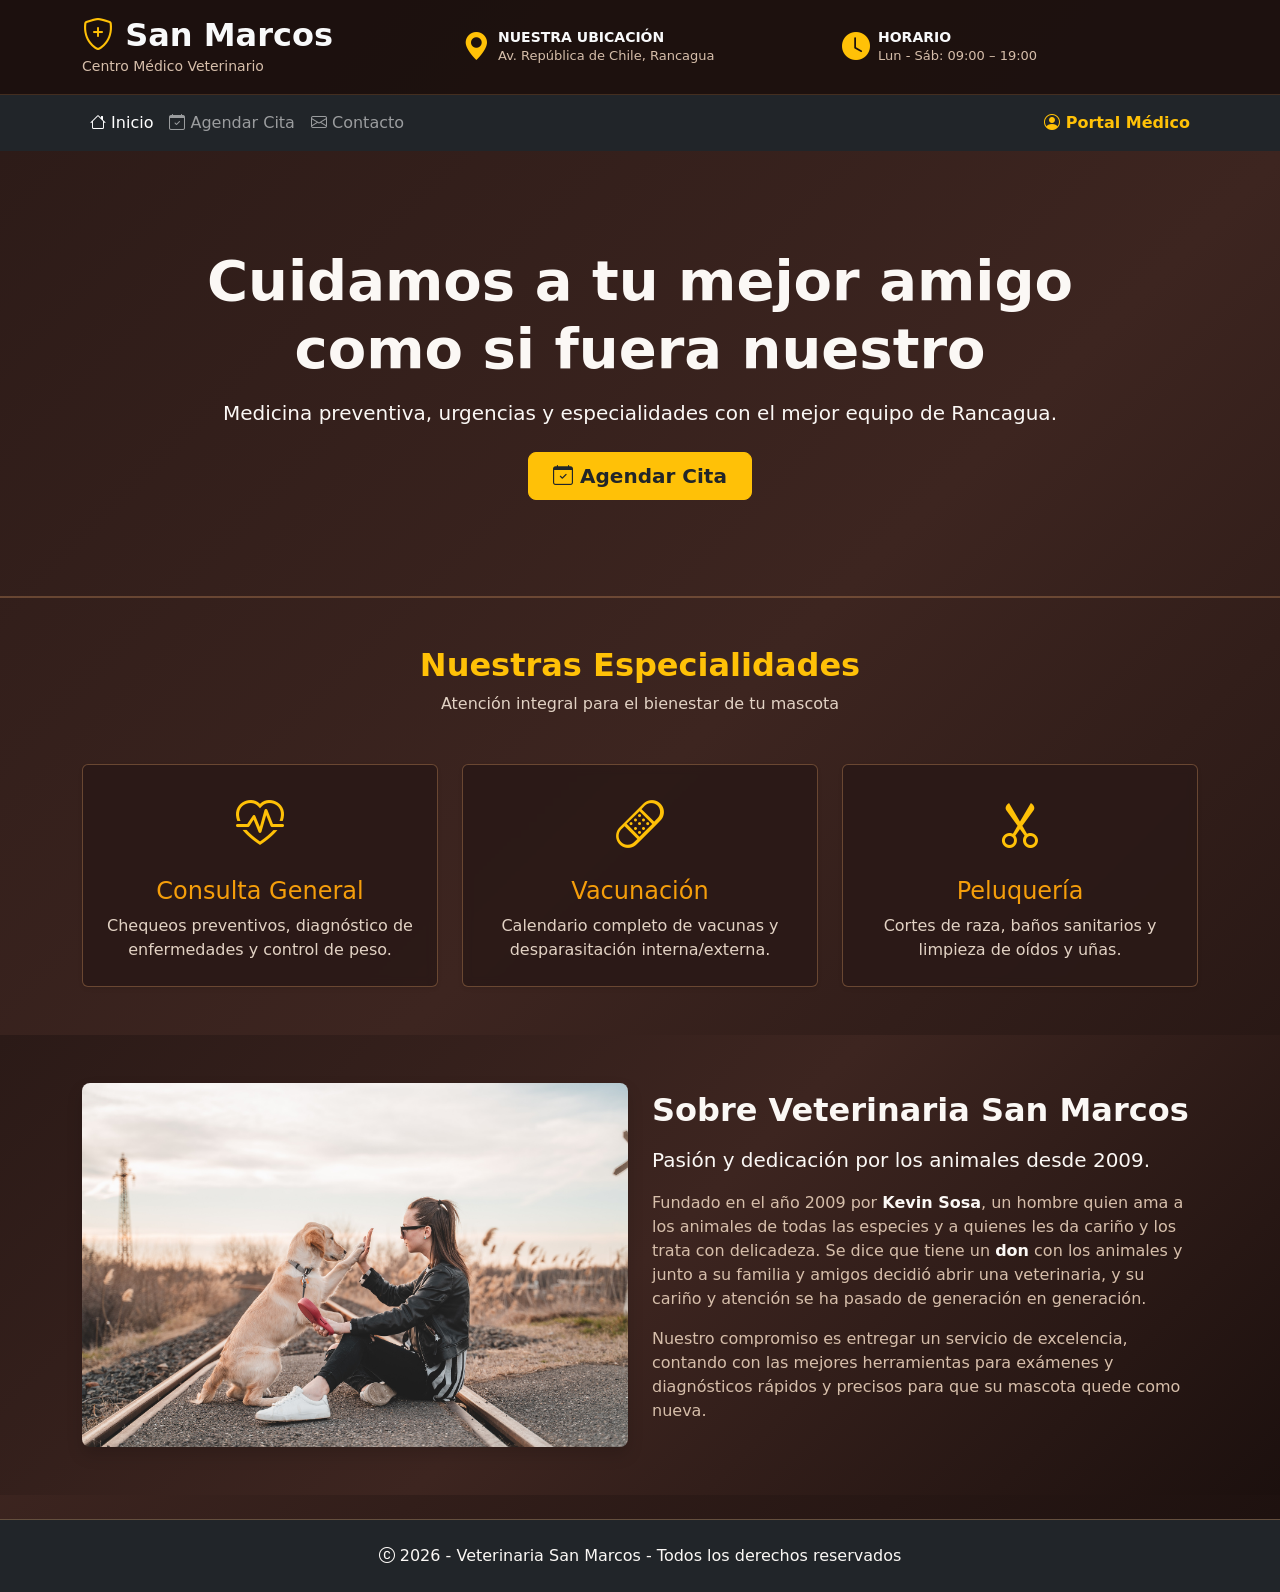
==== commit 724628ed: "Arreglo Finales para la presentacion y correcciones de documentacion" ====
--- a/index.html
+++ b/index.html
@@ -16,10 +16,17 @@
     <link rel="stylesheet" href="css/estilos.css">
 
     <style>
-        /* Unificación total del fondo oscuro en el index */
+        /* Unificación total del fondo oscuro en el index y arreglo de la top-bar */
         body, .about-section {
             background: linear-gradient(135deg, #2b1a17 0%, #3d2520 50%, #1c100e 100%) !important;
             color: #fbf8f5 !important;
+        }
+        .top-bar {
+            background: rgba(28, 16, 14, 0.95) !important;
+            border-bottom: 1px solid rgba(224, 159, 102, 0.2) !important;
+        }
+        .top-bar .text-muted {
+            color: #d6beaa !important;
         }
         .hero-section {
             background: transparent !important;
@@ -40,12 +47,12 @@
 
     <!-- ===== ENCABEZADO SUPERIOR ===== -->
     <header>
-        <div class="top-bar bg-white border-bottom py-3">
+        <div class="top-bar py-3">
             <div class="container">
                 <div class="row align-items-center">
                     <!-- Logo -->
                     <div class="col-md-4 mb-3 mb-md-0">
-                        <h2 class="m-0 fw-bold" style="color: #472c05;">
+                        <h2 class="m-0 fw-bold text-light">
                             <i class="bi bi-shield-plus text-warning"></i> San Marcos
                         </h2>
                         <small class="text-muted">Centro Médico Veterinario</small>
@@ -55,7 +62,7 @@
                         <div class="d-flex align-items-center gap-2">
                             <i class="bi bi-geo-alt-fill fs-3 text-warning"></i>
                             <div>
-                                <h6 class="m-0 fw-bold" style="color: #555; font-size: 14px;">NUESTRA UBICACIÓN</h6>
+                                <h6 class="m-0 fw-bold text-light" style="font-size: 14px;">NUESTRA UBICACIÓN</h6>
                                 <p class="m-0 text-muted" style="font-size: 13px;">Av. República de Chile, Rancagua</p>
                             </div>
                         </div>
@@ -65,7 +72,7 @@
                         <div class="d-flex align-items-center gap-2">
                             <i class="bi bi-clock-fill fs-3 text-warning"></i>
                             <div>
-                                <h6 class="m-0 fw-bold" style="color: #555; font-size: 14px;">HORARIO</h6>
+                                <h6 class="m-0 fw-bold text-light" style="font-size: 14px;">HORARIO</h6>
                                 <p class="m-0 text-muted" style="font-size: 13px;">Lun - Sáb: 09:00 – 19:00</p>
                             </div>
                         </div>
@@ -92,7 +99,7 @@
                             <a class="nav-link" href="contacto.html"><i class="bi bi-envelope"></i> Contacto</a>
                         </li>
                     </ul>
-                    <!-- Acceso al sistema del Oscar -->
+                    <!-- Acceso al sistema del Kevin -->
                     <ul class="navbar-nav">
                         <li class="nav-item">
                             <a class="nav-link text-warning fw-bold" href="login.html"><i class="bi bi-person-circle"></i> Portal Médico</a>
